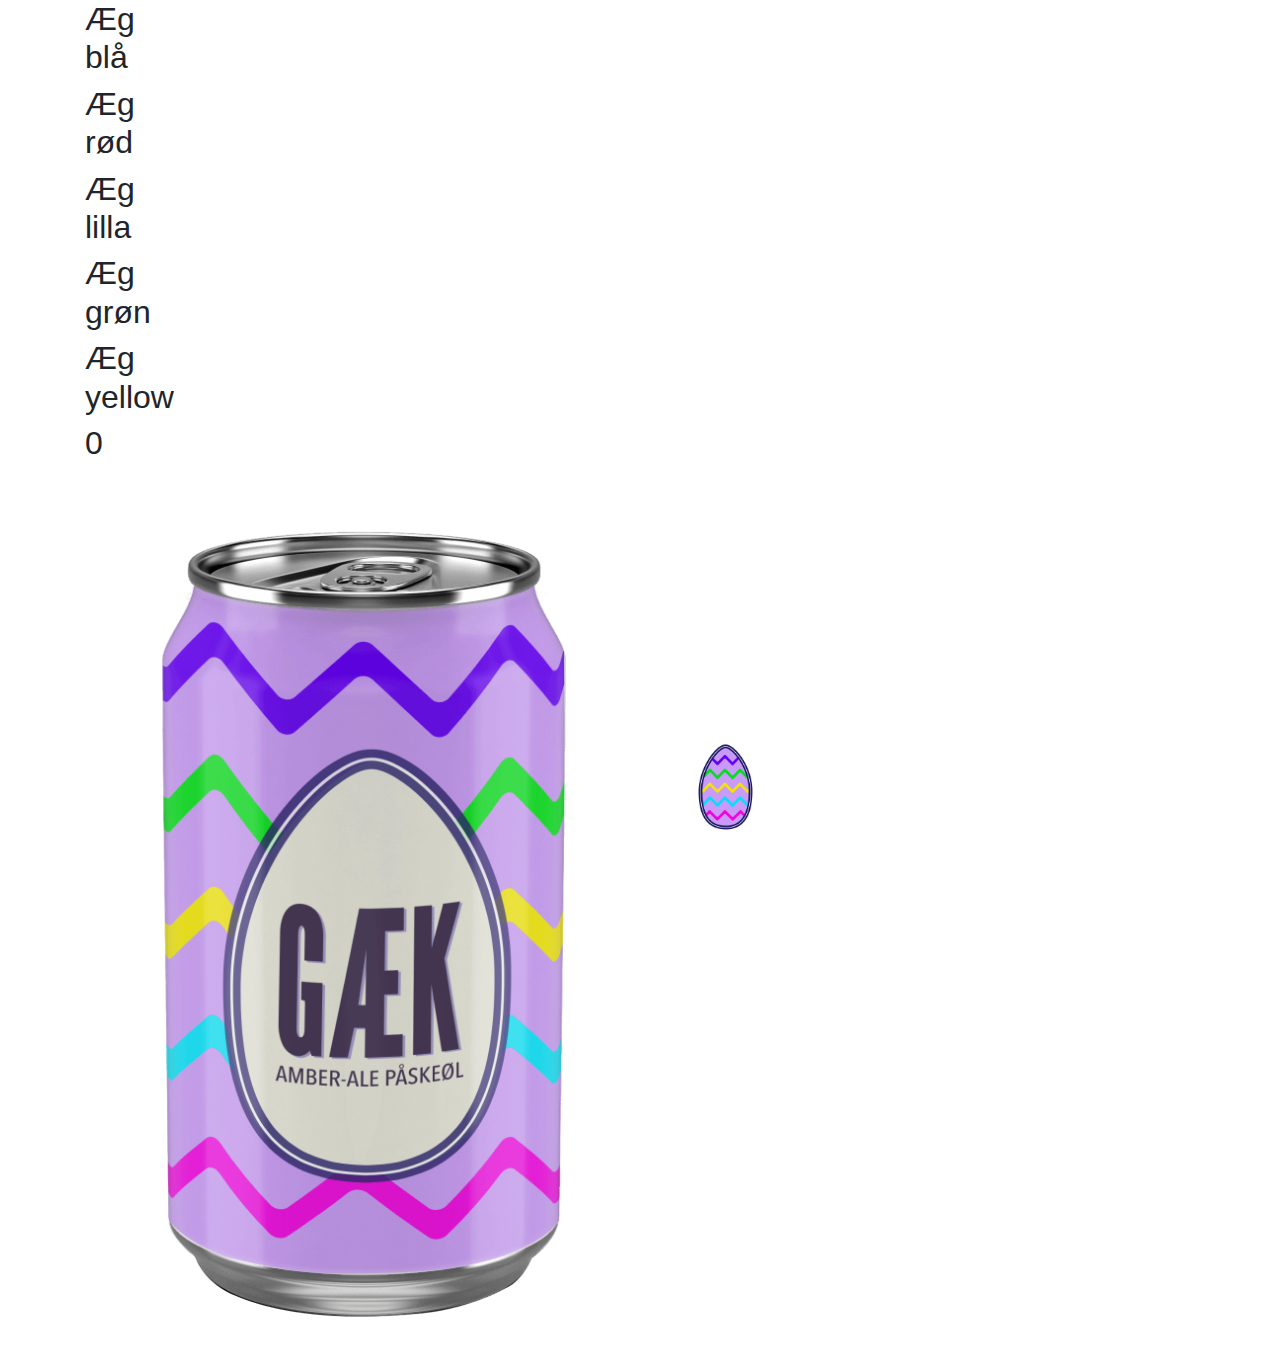
==== gaekkejagt.html @ 47e5c1ef "alt muligt nyt" ====
<!DOCTYPE html>
<html lang="en">
  <head>
    <!-- Required meta tags -->
    <meta charset="utf-8" />
    <meta
      name="viewport"
      content="width=device-width, initial-scale=1, shrink-to-fit=no"
    />

    <!-- Bootstrap CSS -->
    <link
      rel="stylesheet"
      href="https://stackpath.bootstrapcdn.com/bootstrap/4.4.1/css/bootstrap.min.css"
      integrity="sha384-Vkoo8x4CGsO3+Hhxv8T/Q5PaXtkKtu6ug5TOeNV6gBiFeWPGFN9MuhOf23Q9Ifjh"
      crossorigin="anonymous"
    />
    <link rel="stylesheet" href="css/gaekkejagt.css" />

    <title>Gækkejagt</title>
  </head>
  <body class="container">
    <h2 class="egg" data-eggtype="blue">Æg blå</h2>
    <h2 class="egg" data-eggtype="red">Æg rød</h2>
    <h2 class="egg" data-eggtype="purple">Æg lilla</h2>
    <h2 class="egg" data-eggtype="green">Æg grøn</h2>
    <h2 class="egg" data-eggtype="yellow">Æg yellow</h2>

    <div id="basket">
      <h2 class="counter">0</h2>
    </div>

    <div class="col order-md-first has-egg">
      <img
        src="img/dase-lilla-stor.png"
        class="img-fluid w-50 float-end float-md-none has-egg"
        alt="Billede af påskeøllen i det lilla design"
      />
      <div class="egg-container egg-move-right egg-container-1">
        <img class="egg animation-egg-peak-right" src="img/ag1.png" />
      </div>
    </div>

    <script
      src="https://cdn.jsdelivr.net/npm/bootstrap@5.0.0-beta2/dist/js/bootstrap.bundle.min.js"
      integrity="sha384-b5kHyXgcpbZJO/tY9Ul7kGkf1S0CWuKcCD38l8YkeH8z8QjE0GmW1gYU5S9FOnJ0"
      crossorigin="anonymous"
    ></script>
    <script src="gaekkejagt.js"></script>
  </body>
</html>
---- css/gaekkejagt.css ----
/* Egggggggg */
.egg-container {
  position: absolute;
}

.egg-container-1 {
  top: 30%;
  left: 55%;
}

.egg {
  max-width: 60px;
  height: auto;
  display: block;
  cursor: pointer;
}

.egg:hover {
  transform: scale(1.25);
}

.has-egg {
  position: relative;
  z-index: 1;
}

.animation-egg-peak-right {
  animation-name: egg-peak-right;
  animation-timing-function: ease-in-out;
  animation-duration: 10s;
  animation-iteration-count: infinite;
  animation-fill-mode: both;
}

@keyframes egg-peak-right {
  0% {
    transform: rotate(0);
  }

  65% {
    transform: rotate(0);
  }
  70% {
    transform: rotate(50deg);
  }
  72% {
    transform: rotate(35deg);
  }
  74% {
    transform: rotate(55deg);
  }
  76% {
    transform: rotate(35deg);
  }
  78% {
    transform: rotate(55deg);
  }
  80% {
    transform: rotate(35deg);
  }
  82% {
    transform: rotate(45deg);
  }
  95% {
    transform: rotate(45deg);
  }
  100% {
    transform: rotate(0);
  }
}

.egg-move-right {
  animation-name: egg-move-right;
  animation-duration: 10s;
  animation-iteration-count: infinite;
  animation-fill-mode: both;
}

@keyframes egg-move-right {
  0% {
    transform: translateX(0);
  }

  65% {
    transform: translateX(0);
  }
  70% {
    transform: translateX(50%);
  }
  95% {
    transform: translateX(50%);
  }
  100% {
    transform: translateX(0);
  }
}
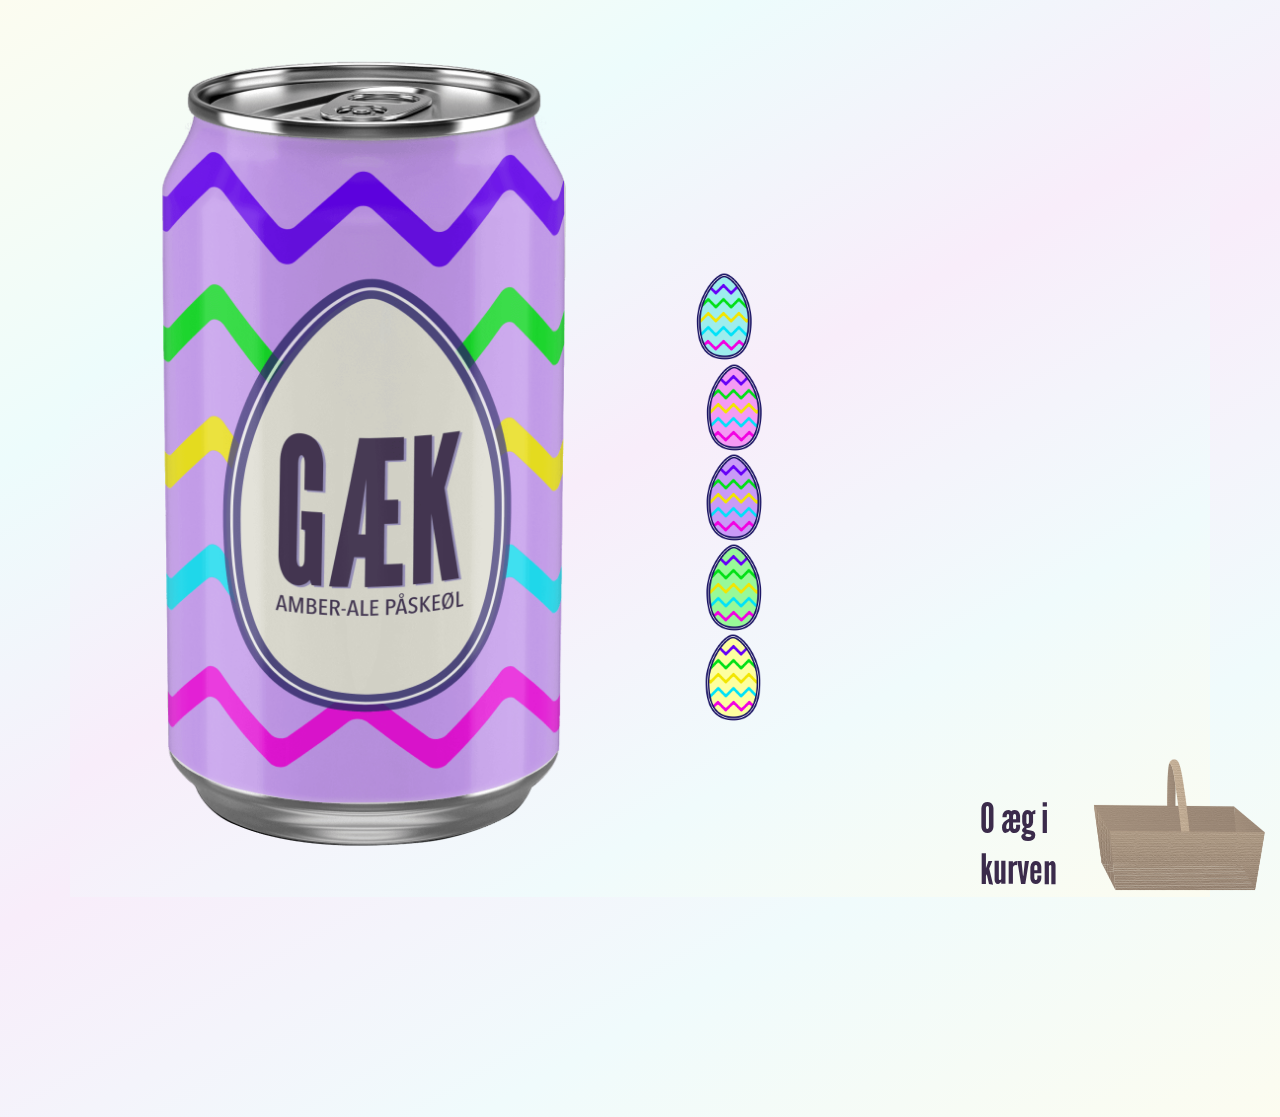
==== commit 6501d521: "gækkejagt" ====
--- a/gaekkejagt.html
+++ b/gaekkejagt.html
@@ -17,29 +17,711 @@
     />
     <link rel="stylesheet" href="css/gaekkejagt.css" />
 
+    <link rel="stylesheet" href="css/style.css" />
+    <link
+      rel="stylesheet"
+      href="https://cdnjs.cloudflare.com/ajax/libs/animate.css/4.1.1/animate.min.css"
+    />
+
     <title>Gækkejagt</title>
   </head>
   <body class="container">
-    <h2 class="egg" data-eggtype="blue">Æg blå</h2>
-    <h2 class="egg" data-eggtype="red">Æg rød</h2>
-    <h2 class="egg" data-eggtype="purple">Æg lilla</h2>
-    <h2 class="egg" data-eggtype="green">Æg grøn</h2>
-    <h2 class="egg" data-eggtype="yellow">Æg yellow</h2>
-
-    <div id="basket">
-      <h2 class="counter">0</h2>
+    <div class="egg-container egg-move-right egg-container-2">
+      <img
+        class="egg egg-2 animation-egg-peak-right"
+        data-eggtype="red"
+        src="img/ag3.png"
+        lt=""
+      />
     </div>
 
+    <div class="egg-container egg-move-right egg-container-3">
+      <img
+        class="egg egg-3 animation-egg-peak-right"
+        data-eggtype="purple"
+        src="img/ag1.png"
+        alt=""
+      />
+    </div>
+
+    <div class="egg-container egg-move-right egg-container-4">
+      <img
+        class="egg egg-4 animation-egg-peak-right"
+        data-eggtype="green"
+        src="img/ag10.png"
+        alt=""
+      />
+    </div>
+
+    <div class="egg-container egg-move-right egg-container-5">
+      <img
+        class="egg egg-5 animation-egg-peak-right"
+        data-eggtype="yellow"
+        src="img/ag5.png"
+        alt=""
+      />
+    </div>
+
     <div class="col order-md-first has-egg">
-      <img
-        src="img/dase-lilla-stor.png"
-        class="img-fluid w-50 float-end float-md-none has-egg"
-        alt="Billede af påskeøllen i det lilla design"
-      />
-      <div class="egg-container egg-move-right egg-container-1">
-        <img class="egg animation-egg-peak-right" src="img/ag1.png" />
+      <div class="position-relative">
+        <img
+          src="img/dase-lilla-stor.png"
+          class="img-fluid w-50 float-end float-md-none has-egg"
+          alt="Billede af påskeøllen i det lilla design"
+        />
+        <div class="egg-container egg-move-right egg-container-1">
+          <img
+            class="egg-1 egg animation-egg-peak-right"
+            data-eggtype="blue"
+            src="img/ag7.png"
+            alt=""
+          />
+        </div>
       </div>
     </div>
+
+    <!-- Modal Du har vundet konkurrencen -->
+    <div
+      class="modal fade"
+      id="competitionModal"
+      tabindex="-1"
+      aria-labelledby="exampleModalLabel"
+      aria-hidden="true"
+    >
+      <div class="modal-dialog modal-dialog-centered">
+        <div class="modal-content">
+          <div class="modal-header">
+            <h3 class="modal-title" id="exampleModalLabel">
+              Tillykke! Du fandt alle æggene!
+            </h3>
+            <button
+              type="button"
+              class="btn-close btn-outline-dark"
+              data-bs-dismiss="modal"
+              aria-label="Close"
+            >
+              X
+            </button>
+          </div>
+          <div class="modal-body">
+            <p>
+              Det betyder at du nu kan være med i konkurrencen om alt hvad du
+              behøver til at glæde dine 4 mest savnede venner med en
+              gækkeølsjagt! Indtast dine informationer herunder, og så er du
+              med!
+            </p>
+            <form>
+              <label for="name">Navn</label><br />
+              <input
+                type="text"
+                id="name"
+                name="fname"
+                class="form-control"
+              /><br />
+              <label for="exampleInputEmail1" class="form-label"
+                >Email-adresse</label
+              >
+              <input
+                type="email"
+                class="form-control"
+                id="exampleInputEmail1"
+                aria-describedby="emailHelp"
+              />
+              <div id="emailHelp" class="form-text">
+                Vi deler aldrig din email med andre!
+              </div>
+            </form>
+          </div>
+          <div class="modal-footer">
+            <button
+              type="button "
+              class="btn btn-outline-light"
+              data-bs-dismiss="modal"
+            >
+              Jeg vil ikke være med i konkurrencen
+            </button>
+            <button type="button" class="btn btn-outline-dark">
+              Tilmeld mig konkurrencen!
+            </button>
+          </div>
+        </div>
+      </div>
+    </div>
+    <section class="konkurrence-info">
+      <!-- Toast Konkurrence-besked -->
+      <div
+        id="liveToastDiv"
+        class="position-fixed bottom-0 end-0 p-3"
+        style="z-index: 5"
+      >
+        <div
+          id="liveToast"
+          class="toast hide"
+          role="alert"
+          aria-live="assertive"
+          aria-atomic="true"
+        >
+          <div class="toast-header p-4">
+            <!-- <img src="..." class="rounded me-2" alt="..." /> -->
+            <strong class="toast-titel me-auto">Gæk gæk gække-jagt!</strong>
+            <!-- <small>11 mins ago</small> -->
+            <button
+              type="button"
+              class="btn-close ms-auto btn-outline-dark p-3"
+              data-bs-dismiss="toast"
+              aria-label="Close"
+            >
+              X
+            </button>
+          </div>
+          <div class="toast-body p-4">
+            <p>
+              Velkommen! Vi har gang i den store gækkejagt. Hvis du finder de 5
+              gemte påskeæg her på siden, kan du være med i konkurrencen om alt
+              hvad du behøver til at glæde dine 4 mest savnede venner med en
+              gækkeølsjagt!
+            </p>
+          </div>
+        </div>
+      </div>
+      <div id="basket" class="d-flex">
+        <h2 class="counter align-self-end">0 æg i kurven</h2>
+        <svg
+          id=""
+          xdata-name="Layer 1"
+          xmlns="http://www.w3.org/2000/svg"
+          xmlns:xlink="http://www.w3.org/1999/xlink"
+          viewBox="0 0 976.54 780.84"
+        >
+          <defs>
+            <clipPath id="clip-path">
+              <polygon
+                points="142.08 440.71 63.33 313.45 101.69 598.95 169.15 731.25 142.08 440.71"
+                fill="none"
+              ></polygon>
+            </clipPath>
+            <clipPath id="clip-path-2">
+              <polygon
+                points="853.07 731.25 169.15 731.25 142.08 440.71 900.68 447.54 853.07 731.25"
+                fill="none"
+              ></polygon>
+            </clipPath>
+          </defs>
+          <polygon
+            points="786.42 616.73 101.69 598.95 63.33 313.45 750.15 321.23 786.42 616.73"
+            fill="#998675"
+          ></polygon>
+          <g opacity="0.21">
+            <image
+              width="796"
+              height="377"
+              transform="translate(27.11 276.46)"
+              xlink:href="[data-uri]"
+            ></image>
+          </g>
+          <polygon
+            points="900.68 447.54 750.15 321.23 770.42 575.13 853.07 731.25 900.68 447.54"
+            fill="#998675"
+          ></polygon>
+          <g opacity="0.21">
+            <image
+              width="223"
+              height="483"
+              transform="translate(714.11 284.46)"
+              xlink:href="[data-uri]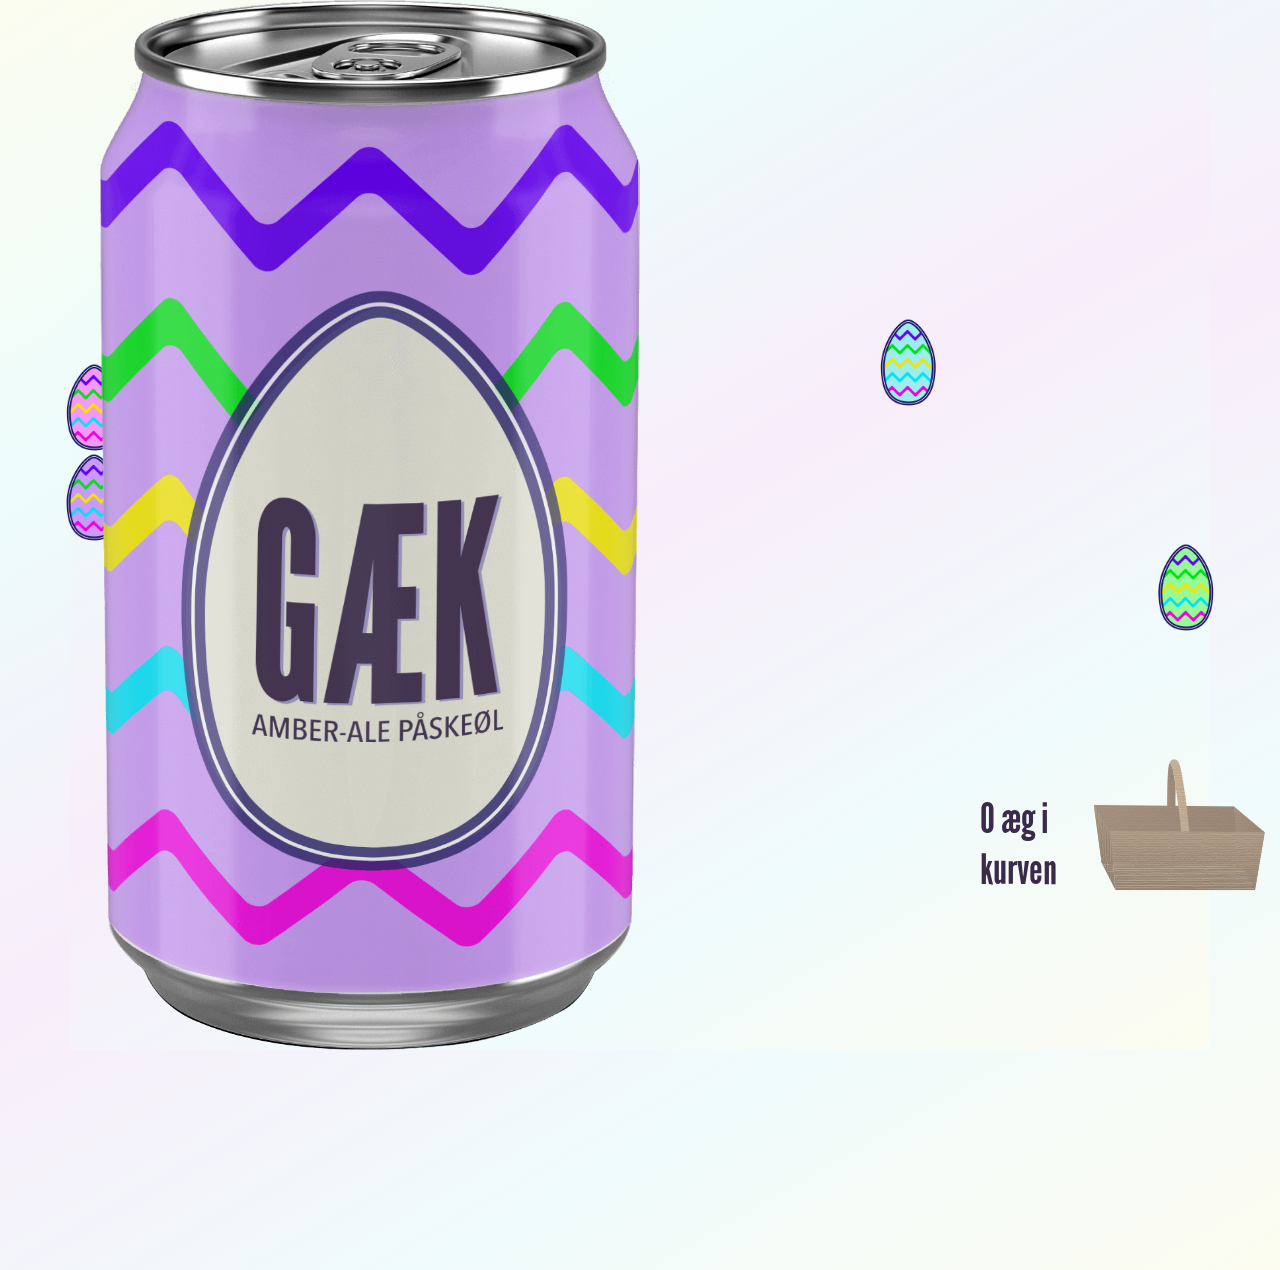
==== commit 3cba2c49: "implementeret æg" ====
--- a/gaekkejagt.html
+++ b/gaekkejagt.html
@@ -31,7 +31,7 @@
         class="egg egg-2 animation-egg-peak-right"
         data-eggtype="red"
         src="img/ag3.png"
-        lt=""
+        alt="Påskeæg der skal fanges"
       />
     </div>
 
@@ -40,7 +40,7 @@
         class="egg egg-3 animation-egg-peak-right"
         data-eggtype="purple"
         src="img/ag1.png"
-        alt=""
+        alt="Påskeæg der skal fanges"
       />
     </div>
 
@@ -49,7 +49,7 @@
         class="egg egg-4 animation-egg-peak-right"
         data-eggtype="green"
         src="img/ag10.png"
-        alt=""
+        alt="Påskeæg der skal fanges"
       />
     </div>
 
@@ -58,7 +58,7 @@
         class="egg egg-5 animation-egg-peak-right"
         data-eggtype="yellow"
         src="img/ag5.png"
-        alt=""
+        alt="Påskeæg der skal fanges"
       />
     </div>
 
--- a/css/gaekkejagt.css
+++ b/css/gaekkejagt.css
@@ -5,27 +5,27 @@
 
 .egg-container-1 {
   top: 30%;
-  left: 55%;
+  left: 72%;
 }
 
 .egg-container-2 {
   top: 40%;
-  left: 55%;
+  left: 5%;
 }
 
 .egg-container-3 {
   top: 50%;
-  left: 55%;
+  left: 5%;
 }
 
 .egg-container-4 {
   top: 60%;
-  left: 55%;
+  right: 5%;
 }
 
 .egg-container-5 {
   top: 70%;
-  left: 55%;
+  left: -20%;
 }
 
 .egg {
@@ -34,10 +34,10 @@
   display: block;
   cursor: pointer;
 }
-
+/* 
 .egg:hover {
   transform: scale(1.25);
-}
+} */
 
 .has-egg {
   position: relative;
@@ -135,6 +135,7 @@
   position: fixed;
   bottom: 0;
   right: 0;
+  z-index: 1;
 }
 
 /* Toast */
--- a/css/style.css
+++ b/css/style.css
@@ -54,7 +54,8 @@
   background-image: var(--bg-color);
 }
 
-section {
+section,
+header {
   margin-bottom: var(--mb-sm-custom);
 }
 
@@ -126,7 +127,8 @@
   h2 {
     font-size: 4.2rem;
   }
-  p {
+  p,
+  label {
     font-size: 1.6rem;
   }
 
@@ -142,7 +144,8 @@
 }
 
 @media only screen and (min-width: 450px) {
-  p {
+  p,
+  label {
     font-size: 1.8rem;
   }
 }
@@ -156,6 +159,11 @@
 .btn-outline-dark:hover {
   background-color: var(--main-text-color);
   color: white;
+}
+
+#splash img {
+  display: block;
+  margin-right: 10rem;
 }
 
 /* Billede styling  */
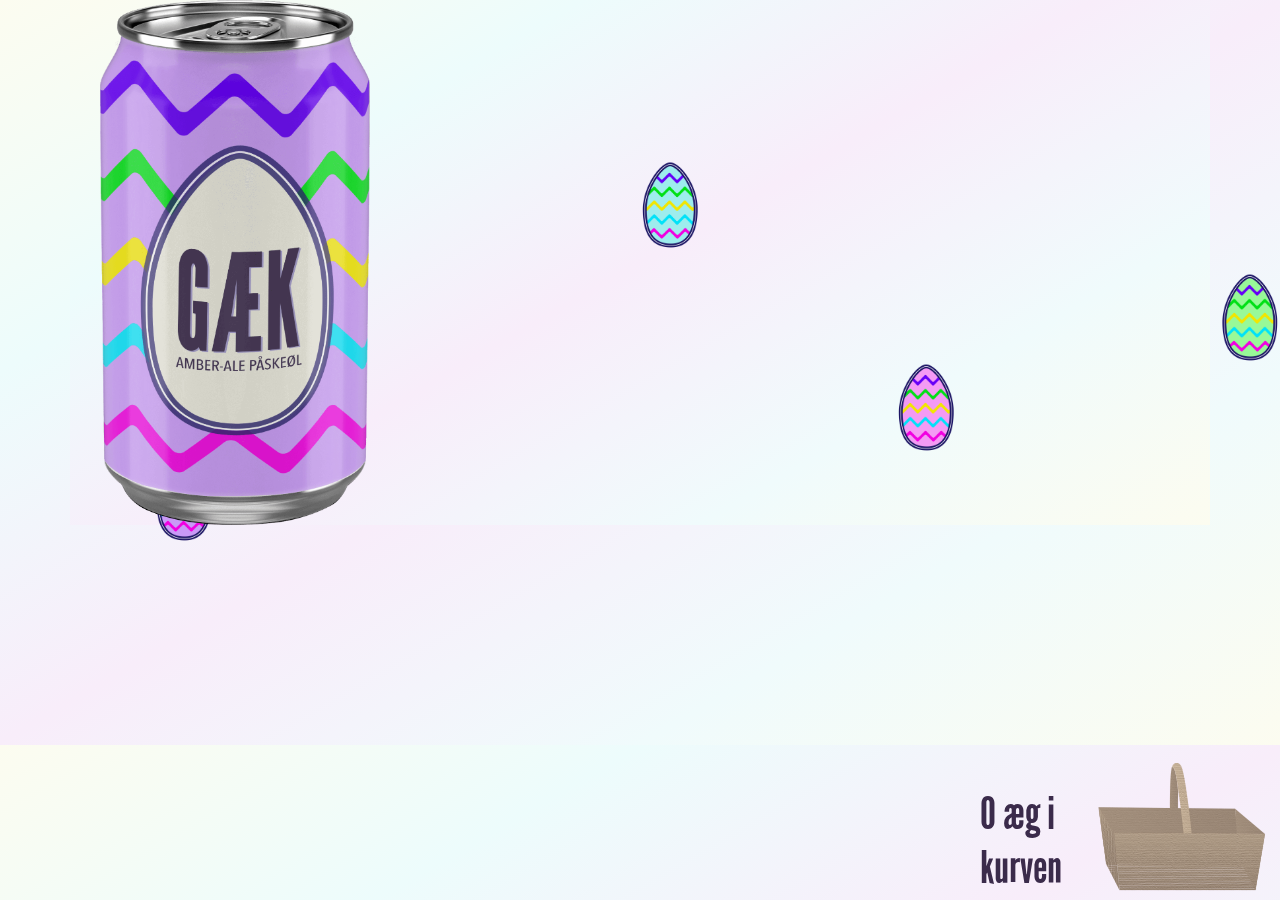
==== commit a3699da1: "teeeeekst formuleret" ====
--- a/gaekkejagt.html
+++ b/gaekkejagt.html
@@ -66,12 +66,12 @@
       <div class="position-relative">
         <img
           src="img/dase-lilla-stor.png"
-          class="img-fluid w-50 float-end float-md-none has-egg"
+          class="img-fluid w-25 float-end float-md-none has-egg"
           alt="Billede af påskeøllen i det lilla design"
         />
-        <div class="egg-container egg-move-right egg-container-1">
+        <div class="egg-container egg-move-left egg-container-1">
           <img
-            class="egg-1 egg animation-egg-peak-right"
+            class="egg-1 egg animation-egg-peak-left"
             data-eggtype="blue"
             src="img/ag7.png"
             alt=""
--- a/css/gaekkejagt.css
+++ b/css/gaekkejagt.css
@@ -5,27 +5,27 @@
 
 .egg-container-1 {
   top: 30%;
-  left: 72%;
+  left: 50%;
 }
 
 .egg-container-2 {
   top: 40%;
-  left: 5%;
+  left: 70%;
 }
 
 .egg-container-3 {
   top: 50%;
-  left: 5%;
+  left: 12%;
 }
 
 .egg-container-4 {
-  top: 60%;
-  right: 5%;
+  top: 30%;
+  right: 0%;
 }
 
 .egg-container-5 {
-  top: 70%;
-  left: -20%;
+  top: 0%;
+  left: -16%;
 }
 
 .egg {
@@ -34,14 +34,20 @@
   display: block;
   cursor: pointer;
 }
-/* 
+
 .egg:hover {
-  transform: scale(1.25);
-} */
+  transform: scale(1.1);
+}
 
 .has-egg {
   position: relative;
   z-index: 1;
+  overflow-x: hidden;
+}
+
+.disappear,
+.hidden {
+  display: none;
 }
 
 .animation-egg-peak-right {
@@ -52,11 +58,6 @@
   animation-fill-mode: both;
 }
 
-.disappear,
-.hidden {
-  display: none;
-}
-
 @keyframes egg-peak-right {
   0% {
     transform: rotate(0);
@@ -88,6 +89,51 @@
   }
   95% {
     transform: rotate(45deg);
+  }
+  100% {
+    transform: rotate(0);
+  }
+}
+
+.animation-egg-peak-left {
+  animation-name: egg-peak-left;
+  animation-timing-function: ease-in-out;
+  animation-duration: 10s;
+  animation-iteration-count: infinite;
+  animation-fill-mode: both;
+}
+
+@keyframes egg-peak-left {
+  0% {
+    transform: rotate(0);
+  }
+
+  65% {
+    transform: rotate(0);
+  }
+  70% {
+    transform: rotate(-50deg);
+  }
+  72% {
+    transform: rotate(-35deg);
+  }
+  74% {
+    transform: rotate(-55deg);
+  }
+  76% {
+    transform: rotate(-35deg);
+  }
+  78% {
+    transform: rotate(-55deg);
+  }
+  80% {
+    transform: rotate(-35deg);
+  }
+  82% {
+    transform: rotate(-45deg);
+  }
+  95% {
+    transform: rotate(-45deg);
   }
   100% {
     transform: rotate(0);
@@ -120,17 +166,103 @@
   }
 }
 
+.egg-move-left {
+  animation-name: egg-move-left;
+  animation-duration: 10s;
+  animation-iteration-count: infinite;
+  animation-fill-mode: both;
+}
+
+@keyframes egg-move-left {
+  0% {
+    transform: translateX(0);
+  }
+
+  65% {
+    transform: translateX(0);
+  }
+  70% {
+    transform: translateX(-50%);
+  }
+  95% {
+    transform: translateX(-50%);
+  }
+  100% {
+    transform: translateX(0);
+  }
+}
+
+@media only screen and (min-width: 450px) {
+}
+
+@media only screen and (min-width: 600px) {
+}
+
+@media only screen and (min-width: 800px) {
+}
+
+@media only screen and (min-width: 900px) {
+  .egg-move-right {
+    animation-name: egg-move-right;
+    animation-duration: 10s;
+    animation-iteration-count: infinite;
+    animation-fill-mode: both;
+  }
+
+  @keyframes egg-move-right {
+    0% {
+      transform: translateX(0);
+    }
+
+    65% {
+      transform: translateX(0);
+    }
+    70% {
+      transform: translateX(120%);
+    }
+    95% {
+      transform: translateX(120%);
+    }
+    100% {
+      transform: translateX(0);
+    }
+  }
+
+  @keyframes egg-move-left {
+    0% {
+      transform: translateX(0);
+    }
+
+    65% {
+      transform: translateX(0);
+    }
+    70% {
+      transform: translateX(-120%);
+    }
+    95% {
+      transform: translateX(-120%);
+    }
+    100% {
+      transform: translateX(0);
+    }
+  }
+}
+
+@media only screen and (min-width: 1000px) {
+}
+
+/* Modal */
+.modal h3 {
+  font-size: 1.8rem;
+}
+
+/* Konkurrence info */
 .konkurrence-info {
   position: relative;
 }
 
-#liveToastDiv {
-  bottom: 10vw;
-  right: 0;
-}
-
 #basket {
-  width: 300px;
+  width: 200px;
   height: auto;
   position: fixed;
   bottom: 0;
@@ -138,10 +270,117 @@
   z-index: 1;
 }
 
+#basket h2 {
+  font-size: 2.5rem;
+}
+
 /* Toast */
-
-.toast-titel {
+#liveToastDiv {
+  bottom: 30vw;
+  right: 0;
+}
+
+#liveToast {
+  max-width: 250px;
+}
+.toast-titel,
+.modal h3 {
+  font-family: var(--primary-font);
   margin-right: auto;
   color: var(--main-text-color);
-  font-size: 2rem;
-}
+  font-size: 2.4rem;
+  font-weight: bold;
+}
+
+#liveToast p,
+.modal p,
+.modal label,
+#emailHelp,
+.modal button,
+.modal input {
+  font-size: 1.5rem;
+}
+
+@media only screen and (min-width: 400px) {
+  #basket {
+    width: 250px;
+  }
+
+  #basket h2 {
+    font-size: 3.5rem;
+  }
+
+  /* Toast  */
+  #liveToastDiv {
+    bottom: 25vw;
+    right: 0;
+  }
+
+  #liveToast {
+    max-width: 350px;
+  }
+
+  .toast-titel,
+  .modal h3 {
+    font-size: 1.8rem;
+  }
+
+  #liveToast p,
+  .modal p,
+  .modal label,
+  #emailHelp,
+  /* .modal button, */
+  .modal input {
+    font-size: 1.6rem;
+  }
+}
+
+@media only screen and (min-width: 600px) {
+  #basket {
+    width: 300px;
+  }
+
+  #basket h2 {
+    font-size: 4.5rem;
+  }
+
+  /* Toast  */
+  #liveToastDiv {
+    bottom: 25vw;
+    right: 0;
+  }
+
+  .toast-titel,
+  .modal h3 {
+    font-size: 2.5rem;
+  }
+
+  #liveToast p,
+  /* .modal p, */
+  /* .modal label, */
+  /* #emailHelp, */
+  /* .modal button, */
+  .modal input {
+    font-size: 2rem;
+  }
+}
+
+@media only screen and (min-width: 1000px) {
+  /* Toast  */
+  #liveToastDiv {
+    bottom: 15vw;
+    right: 0;
+  }
+
+  .modal h3 {
+    font-size: 3.8rem;
+  }
+}
+
+@media only screen and (min-width: 1400px) {
+  /* Toast  */
+  #liveToastDiv {
+    bottom: 10vw;
+    right: 0;
+  }
+}
--- a/css/style.css
+++ b/css/style.css
@@ -16,6 +16,7 @@
     #fcfcf0
   );
   --nav-gradient: linear-gradient(150deg, #fcfcf0, #f3fcf6);
+  --yellow: #fcfcf0;
 
   --mb-sm-custom: 7rem;
   --mb-md-custom: 12rem;
@@ -143,7 +144,7 @@
   }
 }
 
-@media only screen and (min-width: 450px) {
+@media only screen and (min-width: 650px) {
   p,
   label {
     font-size: 1.8rem;
@@ -153,17 +154,74 @@
 /* Splash */
 .btn-outline-dark {
   color: var(--nav-text-color);
-  border-color: var(--main-text-color);
+  border-right-color: var(--main-text-color);
+  border-left-color: var(--main-text-color);
+  border-bottom-color: var(--main-text-color);
+  border-top-color: var(--main-text-color);
   box-shadow: 2px 2px 2px #40364915;
-}
-.btn-outline-dark:hover {
+  border-radius: 54px;
+  padding: 1.25rem 2rem !important;
+  border-width: 1px;
+  background-color: var(--yellow);
+}
+.btn-outline-dark:hover,
+.btn-close:hover {
   background-color: var(--main-text-color);
   color: white;
+  /* opacity: 1; */
+}
+.btn-primary1 {
+  color: var(--nav-text-color);
+  border-right-color: var(--main-text-color);
+  border-left-color: var(--main-text-color);
+  border-bottom-color: var(--main-text-color);
+  border-top-color: var(--main-text-color);
+  box-shadow: 2px 2px 2px #40364915;
+  border-radius: 54px;
+  padding: 1rem 1.75rem !important;
+  border-width: 1px;
+  background-color: var(--main-text-color);
+  color: var(--yellow);
+  font-size: 1.2rem;
+}
+.btn-primary1:hover {
+  /* background-color: var(--main-text-color); */
+  color: white;
+  opacity: 0.9;
+}
+.btn-secondary2 {
+  color: var(--nav-text-color);
+  border-right-color: var(--main-text-color);
+  border-left-color: var(--main-text-color);
+  border-bottom-color: var(--main-text-color);
+  border-top-color: var(--main-text-color);
+  box-shadow: 2px 2px 2px #40364915;
+  border-radius: 54px;
+  padding: 1rem 1.75rem !important;
+  border-width: 1px;
+  background-color: var(--yellow);
+  font-size: 1.2rem;
+}
+/* .btn-secondary2:hover {
+  background-color: var(--main-text-color);
+  color: white;
+  /* opacity: 1; */
+} */
+
+.btn-close {
+  border: 1px;
+  opacity: 1;
 }
 
 #splash img {
   display: block;
-  margin-right: 10rem;
+  margin-right: 0rem;
+}
+
+@media only screen and (min-width: 768px) {
+  #splash img {
+    margin-right: 10rem;
+  }
 }
 
 /* Billede styling  */
@@ -184,7 +242,8 @@
   /* width: 50%; */
   margin-left: auto;
   background-position: top center;
-  opacity: 0.85;
+  /* opacity: 1; */
+  filter: saturate(65%);
 }
 
 @media only screen and (min-width: 500px) {
@@ -375,3 +434,37 @@
     width: 25%;
   }
 }
+
+/* Footer  */
+
+footer {
+  background-color: var(--main-text-color);
+  width: 100%;
+  height: 100%;
+  position: relative;
+  z-index: 2;
+}
+
+footer h5 {
+  color: var(--yellow);
+}
+
+footer .center {
+  width: 300px;
+}
+
+.logo img {
+  max-width: 40px;
+  vertical-align: middle;
+  color: var(--yellow);
+}
+
+@media only screen and (min-width: 450px) {
+  footer .center {
+    width: 400px;
+  }
+
+  .logo img {
+    max-width: 60px;
+  }
+}
